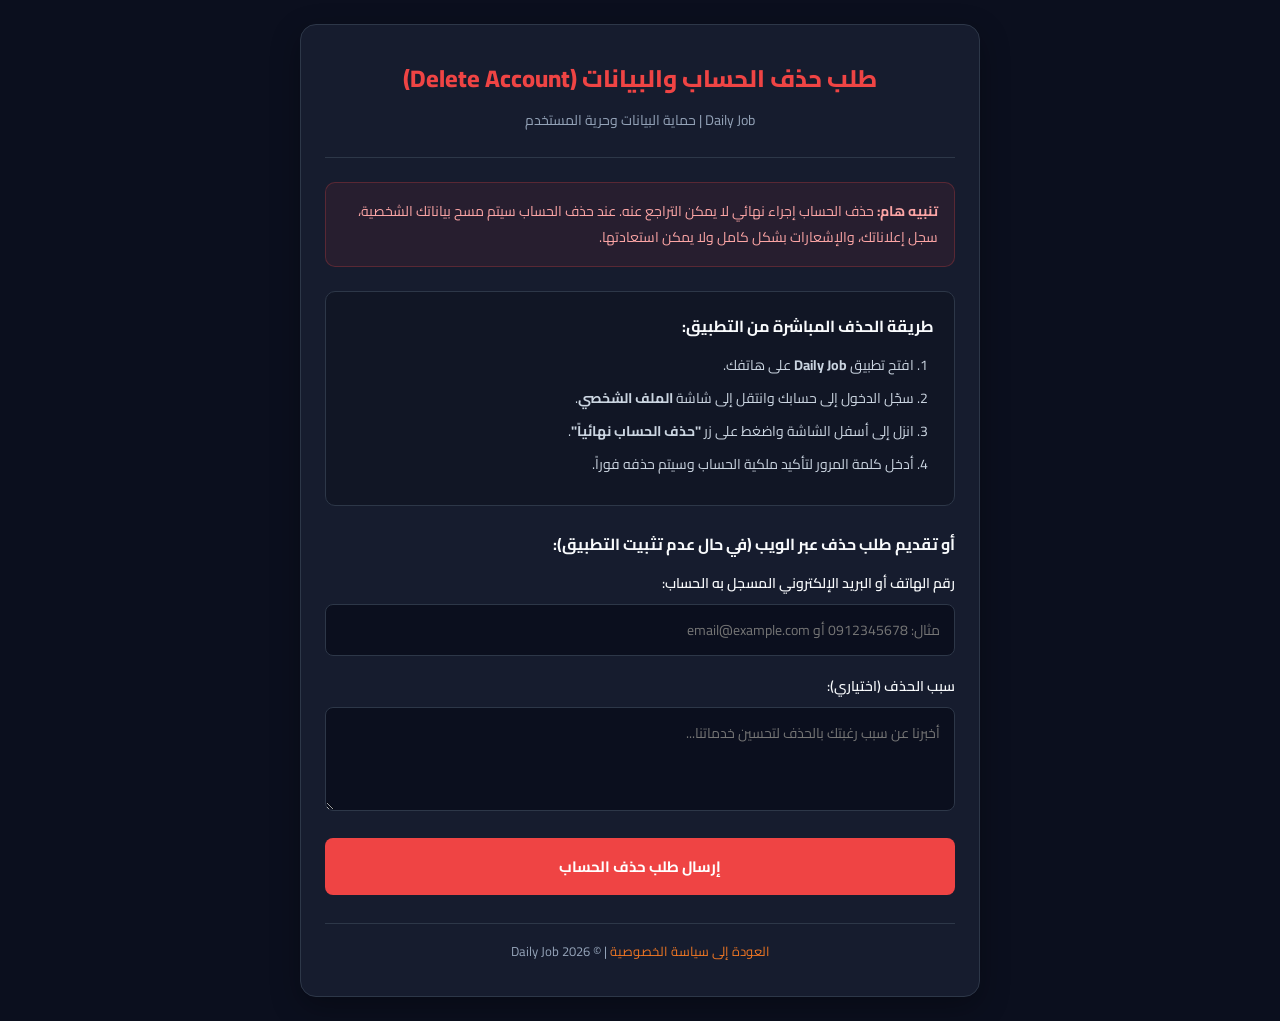
==== dai/delete-account.html @ a1422afe "feat: Add admin coupons granting feature" ====
﻿<!DOCTYPE html>
<html lang="ar" dir="rtl">
<head>
    <meta charset="UTF-8">
    <meta name="viewport" content="width=device-width, initial-scale=1.0">
    <title>طلب حذف الحساب والبيانات | Daily Job</title>
    <link href="https://fonts.googleapis.com/css2?family=Cairo:wght@400;600;700;800&display=swap" rel="stylesheet">
    <style>
        :root {
            --primary: #EF7623;
            --primary-dark: #d35f12;
            --dark-bg: #0B0F1E;
            --card-bg: #161C2E;
            --text-main: #FFFFFF;
            --text-muted: #94A3B8;
            --border: #2D3748;
            --danger: #EF4444;
        }
        * { box-sizing: border-box; margin: 0; padding: 0; }
        body {
            font-family: 'Cairo', sans-serif;
            background-color: var(--dark-bg);
            color: var(--text-main);
            line-height: 1.8;
            padding: 24px 16px;
        }
        .container {
            max-width: 680px;
            margin: 0 auto;
            background: var(--card-bg);
            border: 1px solid var(--border);
            border-radius: 16px;
            padding: 32px 24px;
            box-shadow: 0 10px 30px rgba(0,0,0,0.3);
        }
        .header {
            text-align: center;
            border-bottom: 1px solid var(--border);
            padding-bottom: 24px;
            margin-bottom: 24px;
        }
        .header h1 {
            color: var(--danger);
            font-size: 24px;
            font-weight: 800;
            margin-bottom: 8px;
        }
        .header p {
            color: var(--text-muted);
            font-size: 14px;
        }
        .info-card {
            background: rgba(239, 68, 68, 0.08);
            border: 1px solid rgba(239, 68, 68, 0.25);
            border-radius: 10px;
            padding: 16px;
            margin-bottom: 24px;
            font-size: 14px;
            color: #FCA5A5;
        }
        .steps {
            background: #111625;
            border: 1px solid var(--border);
            border-radius: 10px;
            padding: 20px;
            margin-bottom: 24px;
        }
        .steps h3 {
            color: #F8FAFC;
            font-size: 16px;
            margin-bottom: 12px;
        }
        .steps ol {
            padding-right: 20px;
            color: #CBD5E1;
            font-size: 14px;
        }
        .steps li { margin-bottom: 8px; }
        .form-group {
            margin-bottom: 18px;
        }
        label {
            display: block;
            margin-bottom: 8px;
            color: #F8FAFC;
            font-size: 14px;
            font-weight: 600;
        }
        input, textarea {
            width: 100%;
            padding: 12px 14px;
            border-radius: 8px;
            background: #0B0F1E;
            border: 1px solid var(--border);
            color: #FFFFFF;
            font-family: inherit;
            font-size: 14px;
        }
        input:focus, textarea:focus {
            border-color: var(--primary);
            outline: none;
        }
        button {
            width: 100%;
            background: var(--danger);
            color: #FFF;
            border: none;
            padding: 14px;
            border-radius: 8px;
            font-size: 15px;
            font-weight: 700;
            font-family: inherit;
            cursor: pointer;
            transition: 0.2s;
        }
        button:hover {
            background: #DC2626;
        }
        .footer {
            margin-top: 28px;
            text-align: center;
            border-top: 1px solid var(--border);
            padding-top: 16px;
            font-size: 13px;
            color: var(--text-muted);
        }
        .footer a {
            color: var(--primary);
            text-decoration: none;
        }
    </style>
</head>
<body>
    <div class="container">
        <div class="header">
            <h1>طلب حذف الحساب والبيانات (Delete Account)</h1>
            <p>Daily Job | حماية البيانات وحرية المستخدم</p>
        </div>

        <div class="info-card">
            <strong>تنبيه هام:</strong> حذف الحساب إجراء نهائي لا يمكن التراجع عنه. عند حذف الحساب سيتم مسح بياناتك الشخصية، سجل إعلاناتك، والإشعارات بشكل كامل ولا يمكن استعادتها.
        </div>

        <div class="steps">
            <h3>طريقة الحذف المباشرة من التطبيق:</h3>
            <ol>
                <li>افتح تطبيق <strong>Daily Job</strong> على هاتفك.</li>
                <li>سجّل الدخول إلى حسابك وانتقل إلى شاشة <strong>الملف الشخصي</strong>.</li>
                <li>انزل إلى أسفل الشاشة واضغط على زر <strong>"حذف الحساب نهائياً"</strong>.</li>
                <li>أدخل كلمة المرور لتأكيد ملكية الحساب وسيتم حذفه فوراً.</li>
            </ol>
        </div>

        <h3 style="color: #F8FAFC; margin-bottom: 12px; font-size: 16px;">أو تقديم طلب حذف عبر الويب (في حال عدم تثبيت التطبيق):</h3>
        <form onsubmit="event.preventDefault(); alert('تم استلام طلبكم وسيتم مراجعته والتواصل معكم لحذف الحساب نهائياً.');">
            <div class="form-group">
                <label>رقم الهاتف أو البريد الإلكتروني المسجل به الحساب:</label>
                <input type="text" required placeholder="مثال: 0912345678 أو email@example.com">
            </div>
            <div class="form-group">
                <label>سبب الحذف (اختياري):</label>
                <textarea rows="3" placeholder="أخبرنا عن سبب رغبتك بالحذف لتحسين خدماتنا..."></textarea>
            </div>
            <button type="submit">إرسال طلب حذف الحساب</button>
        </form>

        <div class="footer">
            <p><a href="privacy.html">العودة إلى سياسة الخصوصية</a> | © 2026 Daily Job</p>
        </div>
    </div>
</body>
</html>
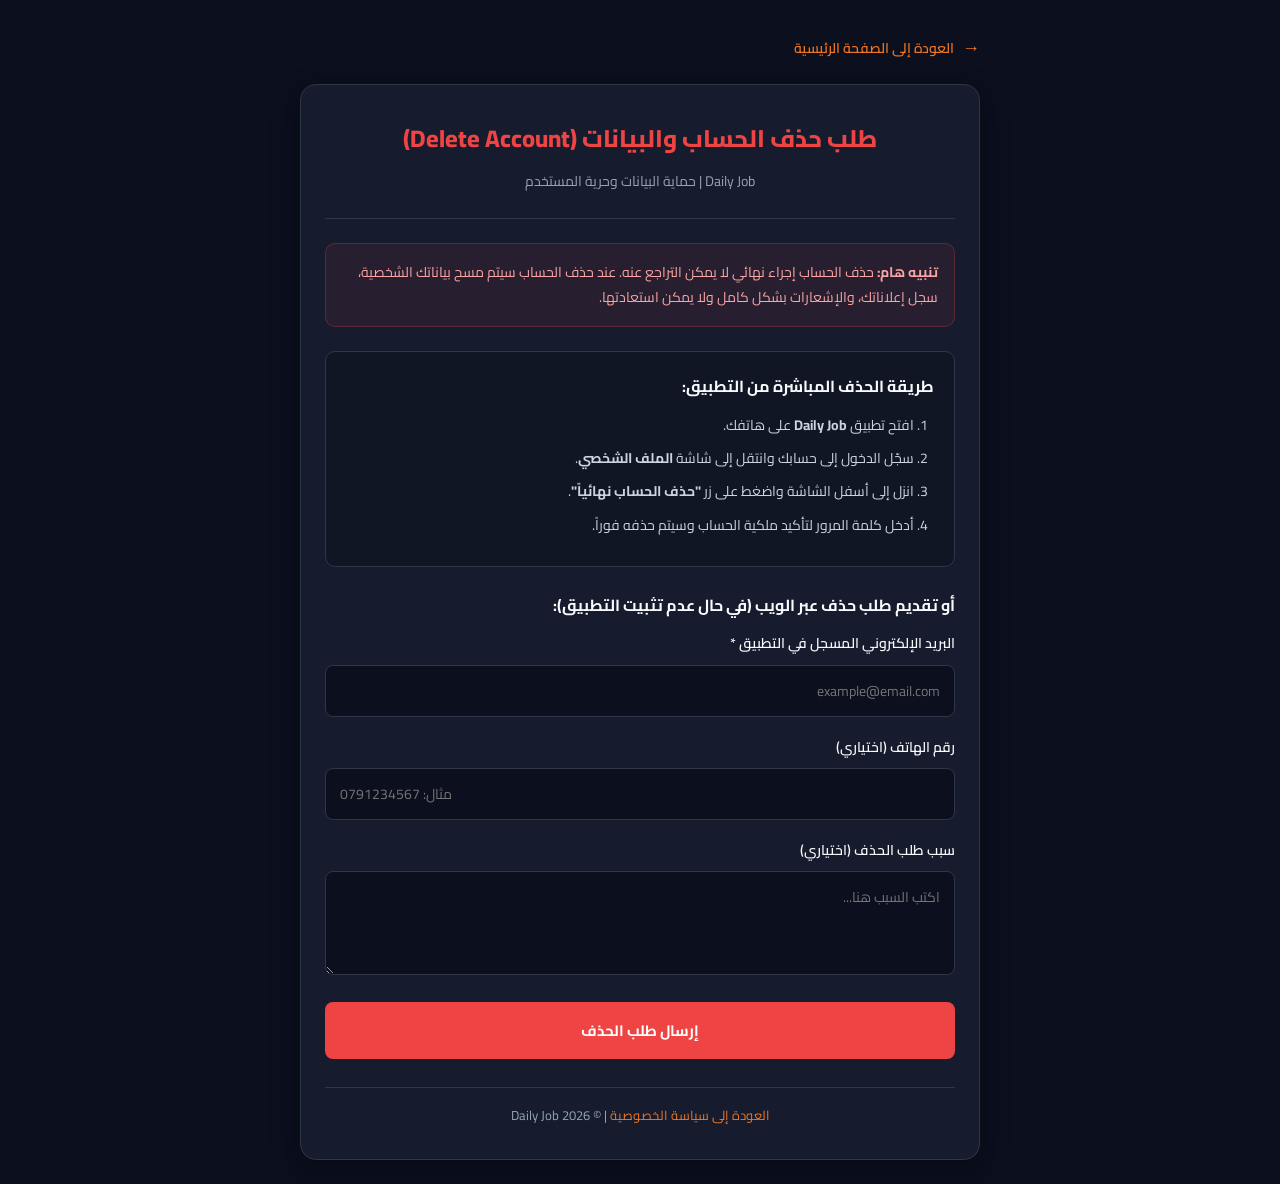
==== commit 411b5d35: "fix(prod): production readiness fixes, coupons on web, account deletion endpoint, script encoding, a" ====
--- a/dai/delete-account.html
+++ b/dai/delete-account.html
@@ -1,9 +1,11 @@
-﻿<!DOCTYPE html>
+<!DOCTYPE html>
 <html lang="ar" dir="rtl">
 <head>
     <meta charset="UTF-8">
     <meta name="viewport" content="width=device-width, initial-scale=1.0">
     <title>طلب حذف الحساب والبيانات | Daily Job</title>
+    <link rel="icon" type="image/x-icon" href="favicon.ico">
+    <link rel="icon" type="image/png" href="favicon.png">
     <link href="https://fonts.googleapis.com/css2?family=Cairo:wght@400;600;700;800&display=swap" rel="stylesheet">
     <style>
         :root {
@@ -131,6 +133,11 @@
     </style>
 </head>
 <body>
+    <div style="max-width: 680px; margin: 0 auto 12px; padding: 0 0 0;">
+        <a href="/" style="display: inline-flex; align-items: center; gap: 8px; color: var(--primary); text-decoration: none; font-size: 14px; font-weight: 600; padding: 8px 0;">
+            <span style="font-size: 18px;">→</span> العودة إلى الصفحة الرئيسية
+        </a>
+    </div>
     <div class="container">
         <div class="header">
             <h1>طلب حذف الحساب والبيانات (Delete Account)</h1>
@@ -152,17 +159,67 @@
         </div>
 
         <h3 style="color: #F8FAFC; margin-bottom: 12px; font-size: 16px;">أو تقديم طلب حذف عبر الويب (في حال عدم تثبيت التطبيق):</h3>
-        <form onsubmit="event.preventDefault(); alert('تم استلام طلبكم وسيتم مراجعته والتواصل معكم لحذف الحساب نهائياً.');">
-            <div class="form-group">
-                <label>رقم الهاتف أو البريد الإلكتروني المسجل به الحساب:</label>
-                <input type="text" required placeholder="مثال: 0912345678 أو email@example.com">
-            </div>
-            <div class="form-group">
-                <label>سبب الحذف (اختياري):</label>
-                <textarea rows="3" placeholder="أخبرنا عن سبب رغبتك بالحذف لتحسين خدماتنا..."></textarea>
-            </div>
-            <button type="submit">إرسال طلب حذف الحساب</button>
+        <form id="deletionForm">
+          <div class="form-group">
+            <label>البريد الإلكتروني المسجل في التطبيق *</label>
+            <input type="email" id="delEmail" placeholder="example@email.com" required>
+          </div>
+          <div class="form-group">
+            <label>رقم الهاتف (اختياري)</label>
+            <input type="tel" id="delPhone" placeholder="مثال: 0791234567">
+          </div>
+          <div class="form-group">
+            <label>سبب طلب الحذف (اختياري)</label>
+            <textarea id="delReason" rows="3" placeholder="اكتب السبب هنا..."></textarea>
+          </div>
+          <button type="submit" id="delSubmitBtn">إرسال طلب الحذف</button>
         </form>
+        <div id="delResultMsg" style="margin-top: 16px; text-align: center; font-weight: 600;"></div>
+
+        <script>
+        document.getElementById('deletionForm').addEventListener('submit', async (e) => {
+          e.preventDefault();
+          const btn = document.getElementById('delSubmitBtn');
+          const msgDiv = document.getElementById('delResultMsg');
+          const email = document.getElementById('delEmail').value.trim();
+          const phone = document.getElementById('delPhone').value.trim();
+          const reason = document.getElementById('delReason').value.trim();
+
+          if(!email) {
+            msgDiv.innerText = 'يرجى إدخال البريد الإلكتروني';
+            msgDiv.style.color = 'red';
+            return;
+          }
+
+          btn.disabled = true;
+          btn.innerText = 'جاري الإرسال...';
+          msgDiv.innerText = '';
+
+          try {
+            const apiBase = window.location.origin;
+            const res = await fetch(apiBase + '/api/account-deletion-request/', {
+              method: 'POST',
+              headers: { 'Content-Type': 'application/json' },
+              body: JSON.stringify({ email, phone, reason })
+            });
+            const data = await res.json();
+            if(res.ok) {
+              msgDiv.innerText = '\u2705 ' + (data.message || 'تم استلام طلبكم وسيتم مراجعته خلال 48 ساعة');
+              msgDiv.style.color = '#10b981';
+              document.getElementById('deletionForm').reset();
+            } else {
+              msgDiv.innerText = '\u274C ' + (data.error || 'حدث خطأ، يرجى المحاولة لاحقاً');
+              msgDiv.style.color = 'red';
+            }
+          } catch(err) {
+            msgDiv.innerText = '\u274C خطأ في الاتصال بالسيرفر، يرجى المحاولة لاحقاً';
+            msgDiv.style.color = 'red';
+          } finally {
+            btn.disabled = false;
+            btn.innerText = 'إرسال طلب الحذف';
+          }
+        });
+        </script>
 
         <div class="footer">
             <p><a href="privacy.html">العودة إلى سياسة الخصوصية</a> | © 2026 Daily Job</p>
